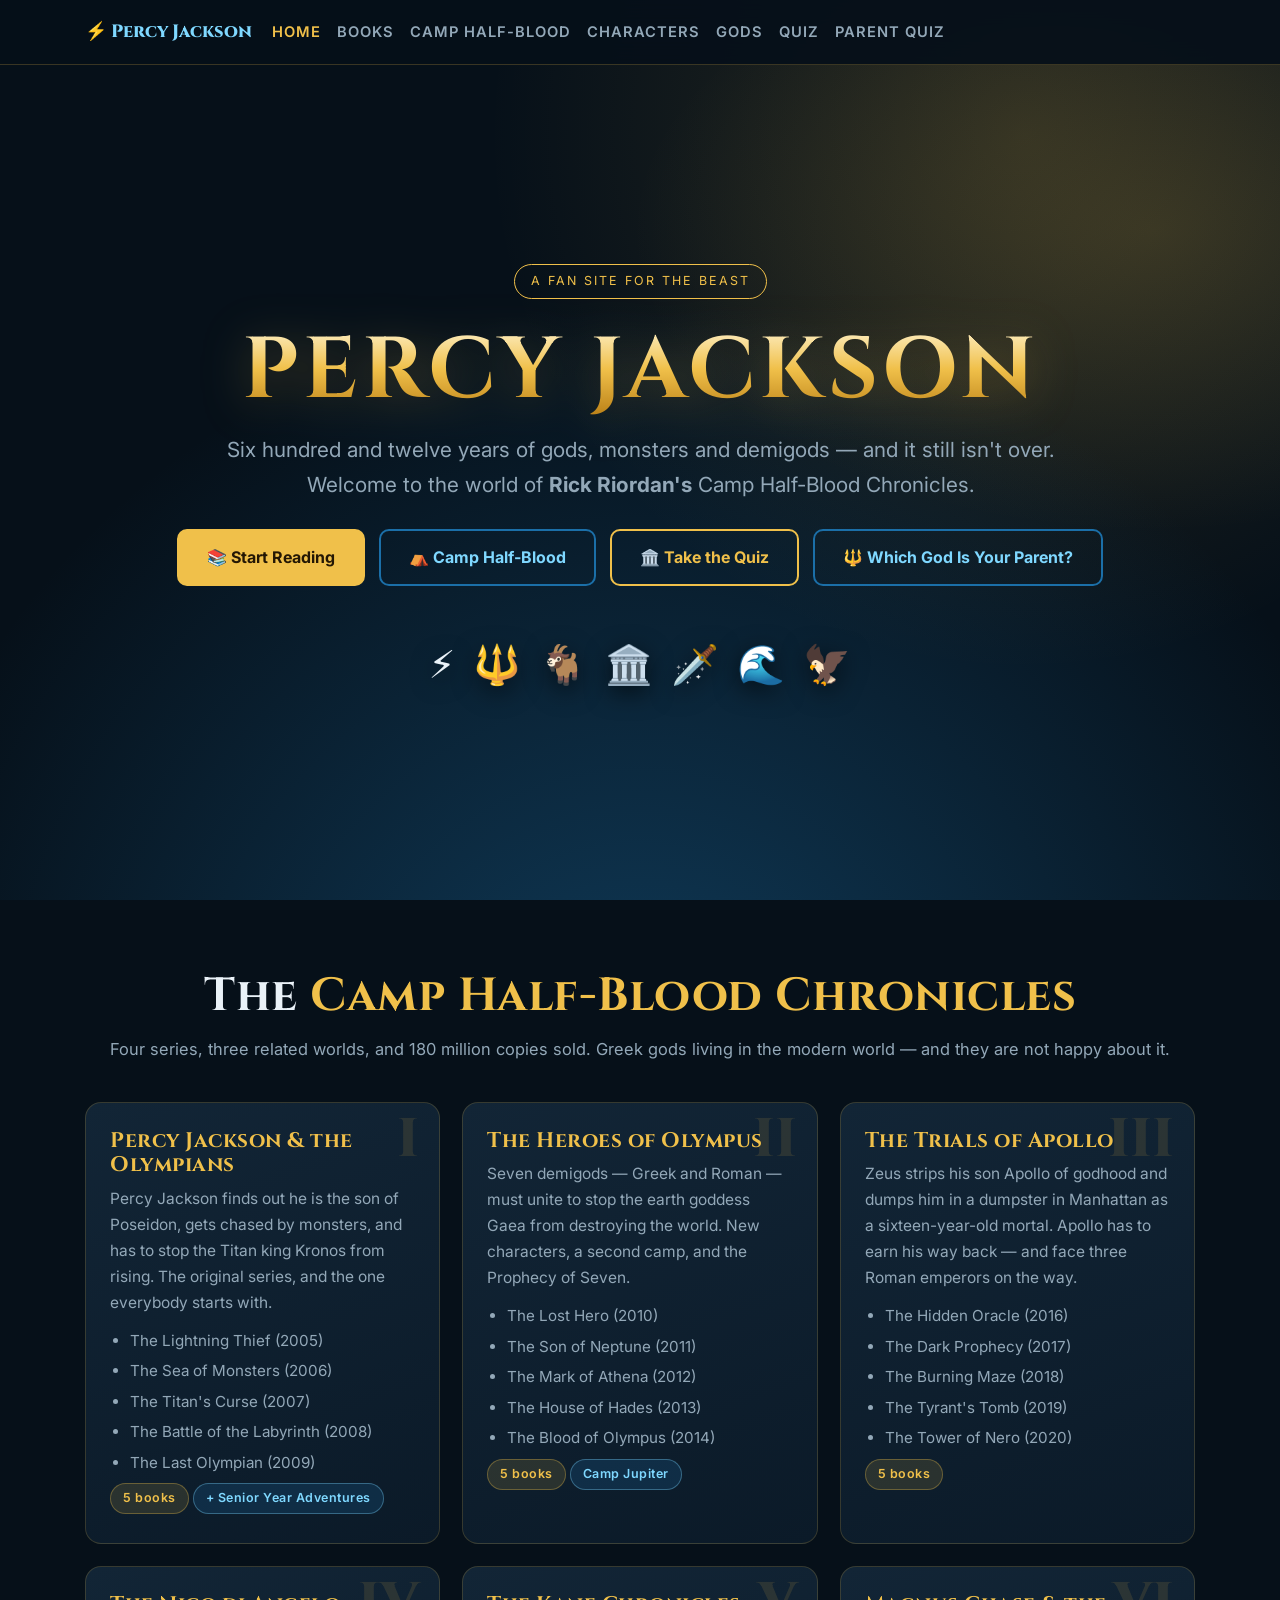
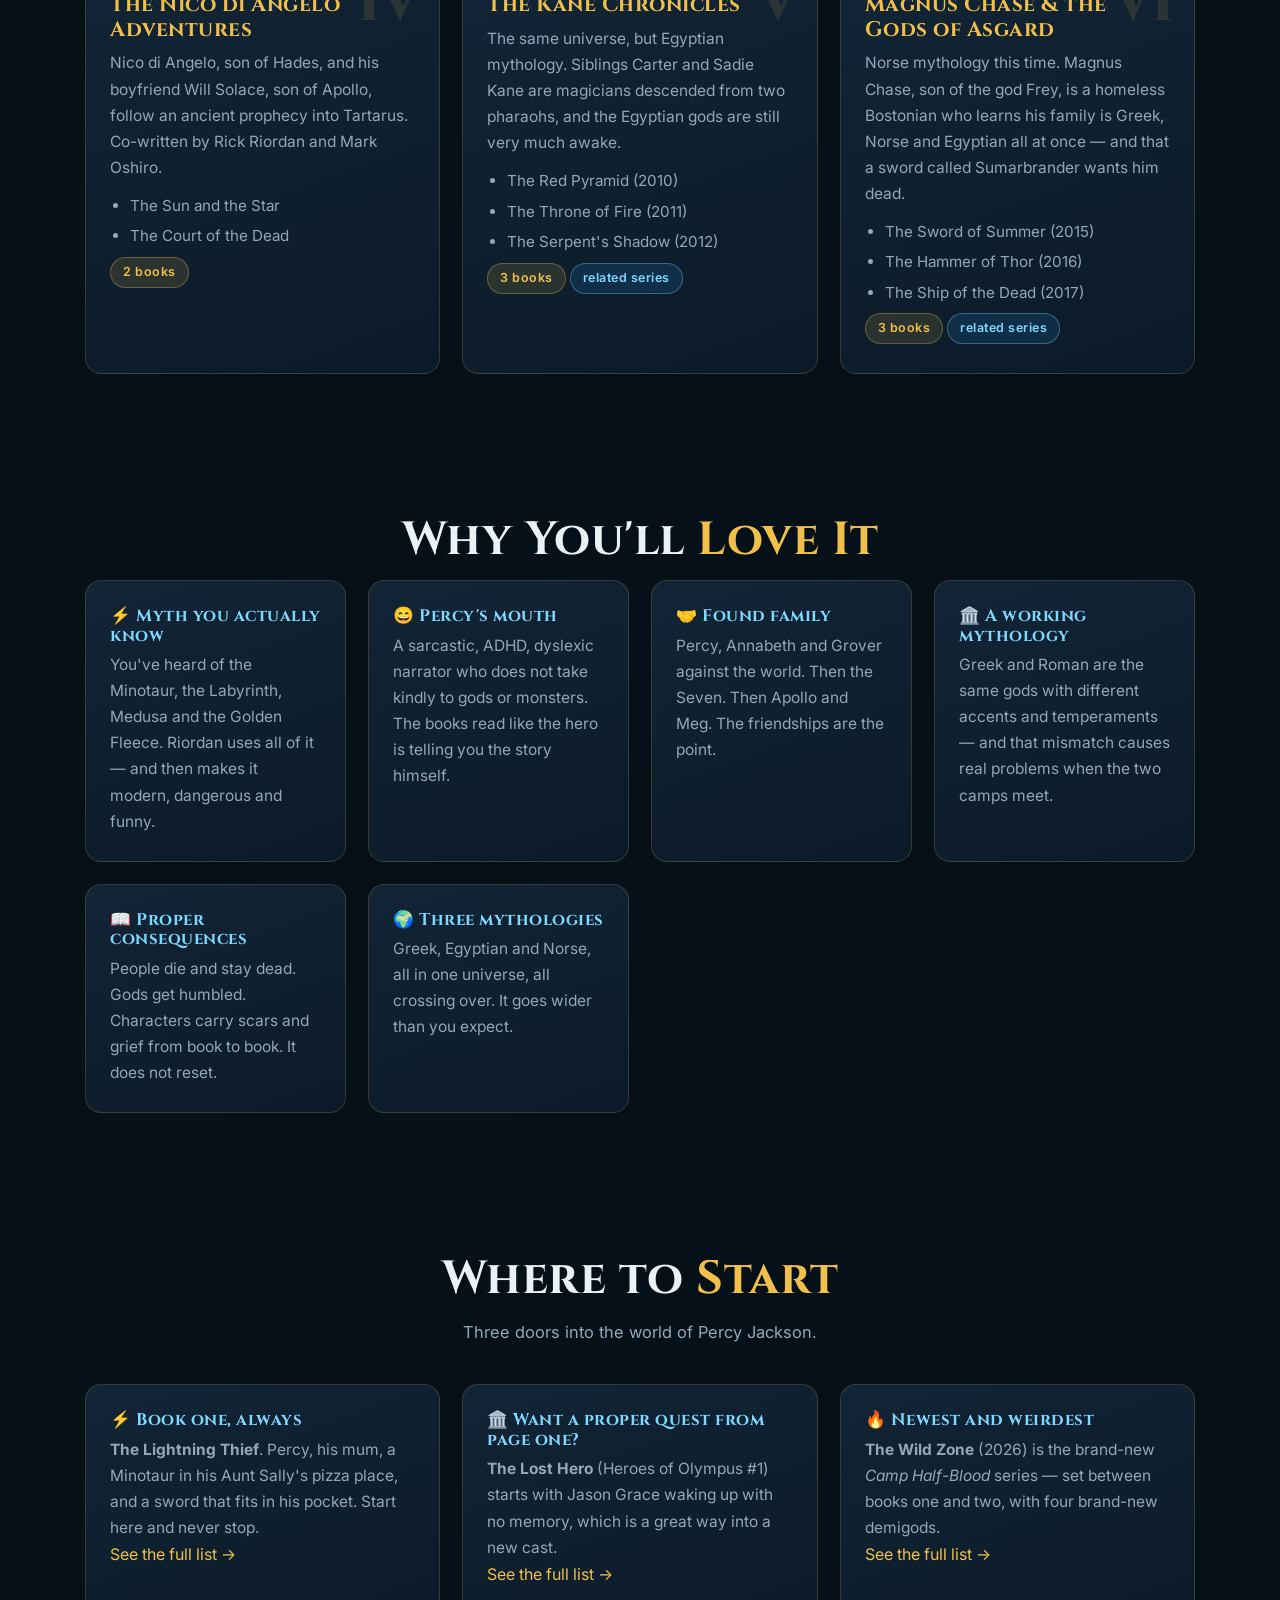
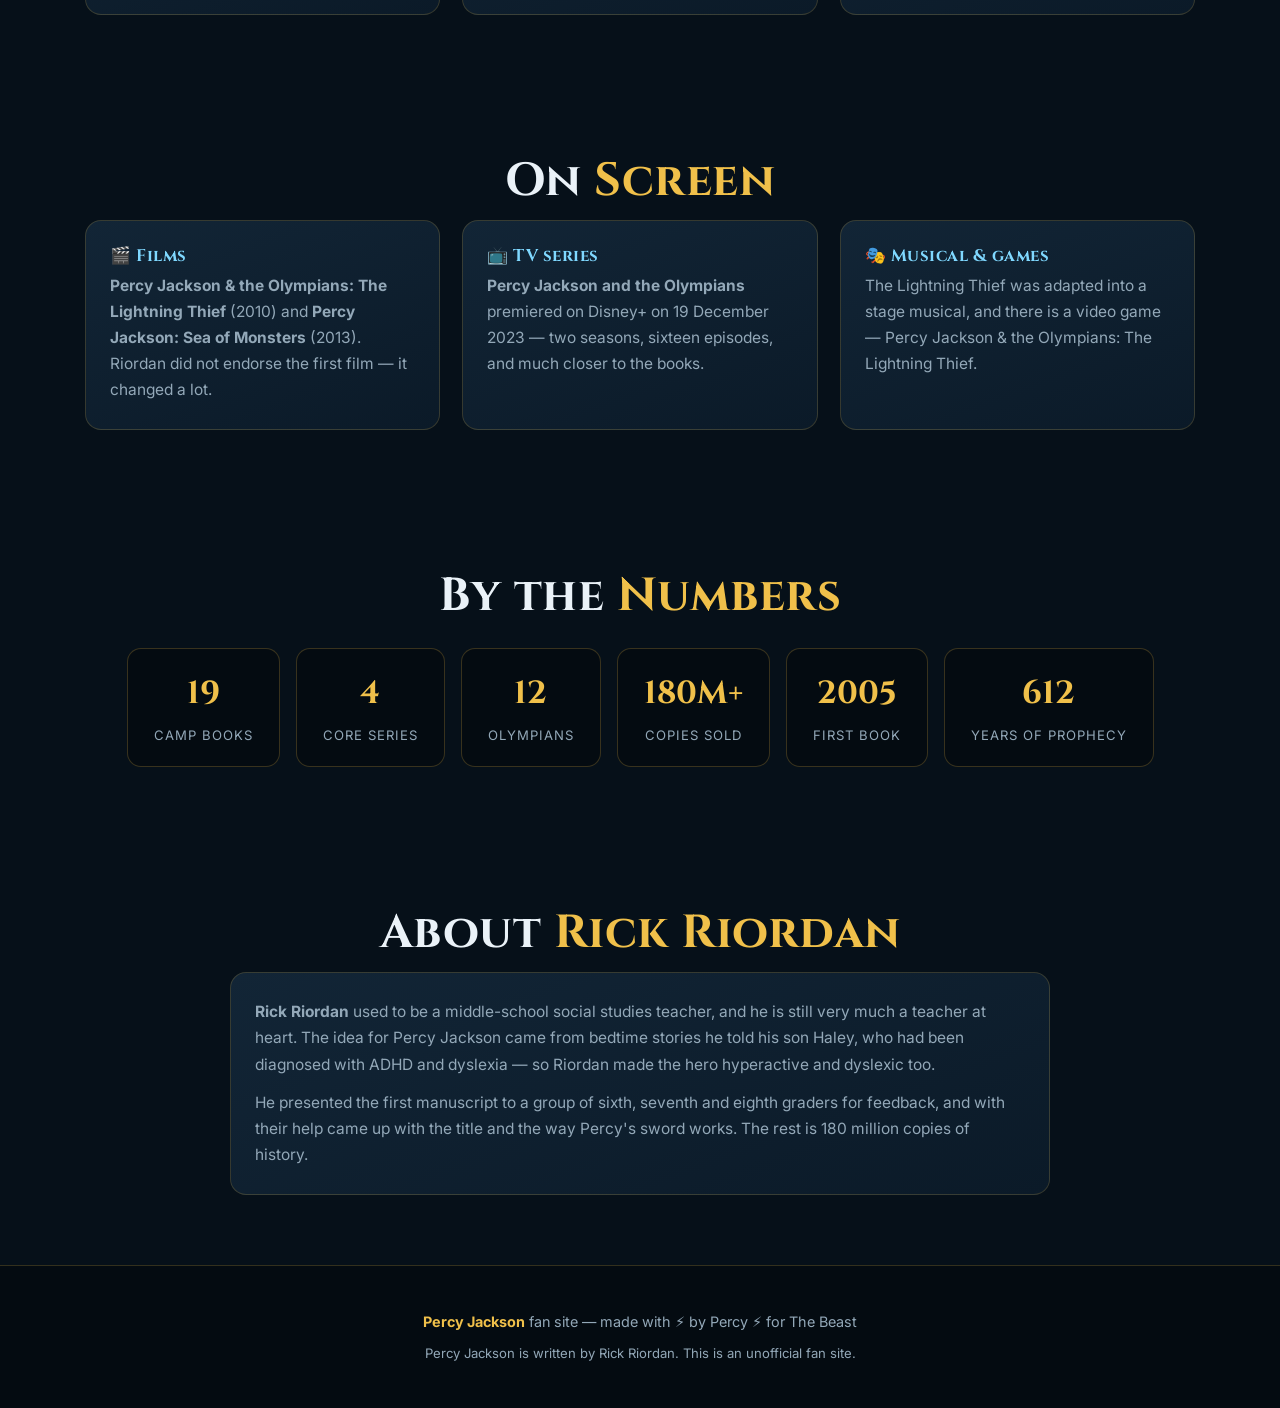
==== index.html @ 0cc2c56e "Percy Jackson fan site — built by Percy ⚡ for The Beast" ====
<!DOCTYPE html>
<html lang="en">
<head>
<meta charset="UTF-8">
<meta name="viewport" content="width=device-width, initial-scale=1.0">
<title>Percy Jackson — The Camp Half-Blood Chronicles</title>
<meta name="description" content="Everything about Rick Riordan's Percy Jackson universe: the books, the camps, the characters, the gods — and quizzes. Built by Percy ⚡">
<link rel="preconnect" href="https://fonts.googleapis.com">
<link rel="preconnect" href="https://fonts.gstatic.com" crossorigin>
<link href="https://fonts.googleapis.com/css2?family=Cinzel:wght@600;700;800&family=Inter:wght@400;500;600;700&display=swap" rel="stylesheet">
<link rel="stylesheet" href="css/style.css?v=1">
</head>
<body>

<nav>
  <div class="nav-inner">
    <div class="logo">⚡ <span>Percy Jackson</span></div>
    <div class="nav-links">
      <a href="index.html">Home</a>
      <a href="books.html">Books</a>
      <a href="camp.html">Camp Half-Blood</a>
      <a href="characters.html">Characters</a>
      <a href="gods.html">Gods</a>
      <a href="quiz.html">Quiz</a>
      <a href="parent-quiz.html">Parent Quiz</a>
    </div>
  </div>
</nav>

<header class="hero">
  <div class="hero-bg"></div>
  <div class="wrap">
    <div class="tag">A fan site for The Beast</div>
    <h1>Percy Jackson</h1>
    <p class="sub">Six hundred and twelve years of gods, monsters and demigods — and it still isn't over.<br>
    Welcome to the world of <strong>Rick Riordan's</strong> Camp Half-Blood Chronicles.</p>
    <div class="hero-btns">
      <a href="books.html" class="btn solid">📚 Start Reading</a>
      <a href="camp.html" class="btn blue">⛺ Camp Half-Blood</a>
      <a href="quiz.html" class="btn">🏛️ Take the Quiz</a>
      <a href="parent-quiz.html" class="btn blue">🔱 Which God Is Your Parent?</a>
    </div>
    <div class="bolt-row">
      <span>⚡</span><span>🔱</span><span>🐐</span><span>🏛️</span><span>🗡️</span><span>🌊</span><span>🦅</span>
    </div>
  </div>
</header>

<section>
  <div class="wrap">
    <h2 class="section-title reveal">The <span>Camp Half-Blood Chronicles</span></h2>
    <p class="section-sub reveal">Four series, three related worlds, and 180 million copies sold. Greek gods living in the modern world — and they are not happy about it.</p>
    <div class="grid g2">

      <div class="card series-card reveal">
        <div class="series-no">I</div>
        <h3>Percy Jackson &amp; the Olympians</h3>
        <p>Percy Jackson finds out he is the son of Poseidon, gets chased by monsters, and has to stop the Titan king Kronos from rising. The original series, and the one everybody starts with.</p>
        <ul>
          <li>The Lightning Thief (2005)</li>
          <li>The Sea of Monsters (2006)</li>
          <li>The Titan's Curse (2007)</li>
          <li>The Battle of the Labyrinth (2008)</li>
          <li>The Last Olympian (2009)</li>
        </ul>
        <span class="chip">5 books</span><span class="chip blue">+ Senior Year Adventures</span>
      </div>

      <div class="card series-card reveal">
        <div class="series-no">II</div>
        <h3>The Heroes of Olympus</h3>
        <p>Seven demigods — Greek and Roman — must unite to stop the earth goddess Gaea from destroying the world. New characters, a second camp, and the Prophecy of Seven.</p>
        <ul>
          <li>The Lost Hero (2010)</li>
          <li>The Son of Neptune (2011)</li>
          <li>The Mark of Athena (2012)</li>
          <li>The House of Hades (2013)</li>
          <li>The Blood of Olympus (2014)</li>
        </ul>
        <span class="chip">5 books</span><span class="chip blue">Camp Jupiter</span>
      </div>

      <div class="card series-card reveal">
        <div class="series-no">III</div>
        <h3>The Trials of Apollo</h3>
        <p>Zeus strips his son Apollo of godhood and dumps him in a dumpster in Manhattan as a sixteen-year-old mortal. Apollo has to earn his way back — and face three Roman emperors on the way.</p>
        <ul>
          <li>The Hidden Oracle (2016)</li>
          <li>The Dark Prophecy (2017)</li>
          <li>The Burning Maze (2018)</li>
          <li>The Tyrant's Tomb (2019)</li>
          <li>The Tower of Nero (2020)</li>
        </ul>
        <span class="chip">5 books</span>
      </div>

      <div class="card series-card reveal">
        <div class="series-no">IV</div>
        <h3>The Nico di Angelo Adventures</h3>
        <p>Nico di Angelo, son of Hades, and his boyfriend Will Solace, son of Apollo, follow an ancient prophecy into Tartarus. Co-written by Rick Riordan and Mark Oshiro.</p>
        <ul>
          <li>The Sun and the Star</li>
          <li>The Court of the Dead</li>
        </ul>
        <span class="chip">2 books</span>
      </div>

      <div class="card series-card reveal">
        <div class="series-no">V</div>
        <h3>The Kane Chronicles</h3>
        <p>The same universe, but Egyptian mythology. Siblings Carter and Sadie Kane are magicians descended from two pharaohs, and the Egyptian gods are still very much awake.</p>
        <ul>
          <li>The Red Pyramid (2010)</li>
          <li>The Throne of Fire (2011)</li>
          <li>The Serpent's Shadow (2012)</li>
        </ul>
        <span class="chip">3 books</span><span class="chip blue">related series</span>
      </div>

      <div class="card series-card reveal">
        <div class="series-no">VI</div>
        <h3>Magnus Chase &amp; the Gods of Asgard</h3>
        <p>Norse mythology this time. Magnus Chase, son of the god Frey, is a homeless Bostonian who learns his family is Greek, Norse and Egyptian all at once — and that a sword called Sumarbrander wants him dead.</p>
        <ul>
          <li>The Sword of Summer (2015)</li>
          <li>The Hammer of Thor (2016)</li>
          <li>The Ship of the Dead (2017)</li>
        </ul>
        <span class="chip">3 books</span><span class="chip blue">related series</span>
      </div>

    </div>
  </div>
</section>

<section>
  <div class="wrap">
    <h2 class="section-title reveal">Why You'll <span>Love It</span></h2>
    <div class="grid g3">
      <div class="card reveal">
        <h4>⚡ Myth you actually know</h4>
        <p>You've heard of the Minotaur, the Labyrinth, Medusa and the Golden Fleece. Riordan uses all of it — and then makes it modern, dangerous and funny.</p>
      </div>
      <div class="card reveal">
        <h4>😄 Percy's mouth</h4>
        <p>A sarcastic, ADHD, dyslexic narrator who does not take kindly to gods or monsters. The books read like the hero is telling you the story himself.</p>
      </div>
      <div class="card reveal">
        <h4>🤝 Found family</h4>
        <p>Percy, Annabeth and Grover against the world. Then the Seven. Then Apollo and Meg. The friendships are the point.</p>
      </div>
      <div class="card reveal">
        <h4>🏛️ A working mythology</h4>
        <p>Greek and Roman are the same gods with different accents and temperaments — and that mismatch causes real problems when the two camps meet.</p>
      </div>
      <div class="card reveal">
        <h4>📖 Proper consequences</h4>
        <p>People die and stay dead. Gods get humbled. Characters carry scars and grief from book to book. It does not reset.</p>
      </div>
      <div class="card reveal">
        <h4>🌍 Three mythologies</h4>
        <p>Greek, Egyptian and Norse, all in one universe, all crossing over. It goes wider than you expect.</p>
      </div>
    </div>
  </div>
</section>

<section>
  <div class="wrap">
    <h2 class="section-title reveal">Where to <span>Start</span></h2>
    <p class="section-sub reveal">Three doors into the world of Percy Jackson.</p>
    <div class="grid g3">
      <div class="card reveal">
        <h4>⚡ Book one, always</h4>
        <p><b>The Lightning Thief</b>. Percy, his mum, a Minotaur in his Aunt Sally's pizza place, and a sword that fits in his pocket. Start here and never stop.</p>
        <a href="books.html">See the full list →</a>
      </div>
      <div class="card reveal">
        <h4>🏛️ Want a proper quest from page one?</h4>
        <p><b>The Lost Hero</b> (Heroes of Olympus #1) starts with Jason Grace waking up with no memory, which is a great way into a new cast.</p>
        <a href="books.html">See the full list →</a>
      </div>
      <div class="card reveal">
        <h4>🔥 Newest and weirdest</h4>
        <p><b>The Wild Zone</b> (2026) is the brand-new <i>Camp Half-Blood</i> series — set between books one and two, with four brand-new demigods.</p>
        <a href="books.html">See the full list →</a>
      </div>
    </div>
  </div>
</section>

<section>
  <div class="wrap">
    <h2 class="section-title reveal">On <span>Screen</span></h2>
    <div class="grid g3">
      <div class="card reveal">
        <h4>🎬 Films</h4>
        <p class="muted"><b>Percy Jackson &amp; the Olympians: The Lightning Thief</b> (2010) and <b>Percy Jackson: Sea of Monsters</b> (2013). Riordan did not endorse the first film — it changed a lot.</p>
      </div>
      <div class="card reveal">
        <h4>📺 TV series</h4>
        <p class="muted"><b>Percy Jackson and the Olympians</b> premiered on Disney+ on 19 December 2023 — two seasons, sixteen episodes, and much closer to the books.</p>
      </div>
      <div class="card reveal">
        <h4>🎭 Musical &amp; games</h4>
        <p class="muted">The Lightning Thief was adapted into a stage musical, and there is a video game — Percy Jackson &amp; the Olympians: The Lightning Thief.</p>
      </div>
    </div>
  </div>
</section>

<section>
  <div class="wrap">
    <h2 class="section-title reveal">By the <span>Numbers</span></h2>
    <div class="stat-row reveal">
      <div class="stat"><b>19</b><span>Camp books</span></div>
      <div class="stat"><b>4</b><span>Core series</span></div>
      <div class="stat"><b>12</b><span>Olympians</span></div>
      <div class="stat"><b>180M+</b><span>Copies sold</span></div>
      <div class="stat"><b>2005</b><span>First book</span></div>
      <div class="stat"><b>612</b><span>Years of prophecy</span></div>
    </div>
  </div>
</section>

<section>
  <div class="wrap">
    <h2 class="section-title reveal">About <span>Rick Riordan</span></h2>
    <div class="card reveal" style="max-width:820px;margin:0 auto">
      <p class="muted"><b>Rick Riordan</b> used to be a middle-school social studies teacher, and he is still very much a teacher at heart. The idea for Percy Jackson came from bedtime stories he told his son Haley, who had been diagnosed with ADHD and dyslexia — so Riordan made the hero hyperactive and dyslexic too.</p>
      <p class="muted" style="margin-top:12px">He presented the first manuscript to a group of sixth, seventh and eighth graders for feedback, and with their help came up with the title and the way Percy's sword works. The rest is 180 million copies of history.</p>
    </div>
  </div>
</section>

<footer>
  <p><b>Percy Jackson</b> fan site — made with ⚡ by Percy ⚡ for The Beast</p>
  <p style="margin-top:8px;font-size:.82rem">Percy Jackson is written by Rick Riordan. This is an unofficial fan site.</p>
</footer>

<script src="js/main.js"></script>
</body>
</html>
---- css/style.css ----
/* ============================================
   PERCY JACKSON — Camp Half-Blood Chronicles
   Theme: deep sea, marble, gold, lightning
   ============================================ */
:root {
  --sea: #1b6fa8;
  --sea-deep: #0b2b45;
  --sea-dark: #071b2c;
  --gold: #f0c04a;
  --gold-light: #ffe9a8;
  --marble: #f3f1ea;
  --ink: #061019;
  --ink-2: #0b1a28;
  --ink-3: #122536;
  --text: #eaf2f8;
  --muted: #93a8b8;
  --lightning: #7fd8ff;
}

* { margin: 0; padding: 0; box-sizing: border-box; }
html { scroll-behavior: smooth; }

body {
  font-family: 'Inter', 'Segoe UI', system-ui, sans-serif;
  background:
    radial-gradient(1100px 600px at 15% -10%, rgba(27, 111, 168, .35), transparent 60%),
    radial-gradient(900px 520px at 90% 5%, rgba(240, 192, 74, .14), transparent 58%),
    var(--ink);
  color: var(--text);
  line-height: 1.68;
  min-height: 100vh;
  overflow-x: hidden;
}

h1, h2, h3, h4 {
  font-family: 'Cinzel', Georgia, 'Times New Roman', serif;
  font-weight: 700; line-height: 1.16; letter-spacing: .5px;
}
a { color: var(--gold); text-decoration: none; }
a:hover { color: var(--lightning); }
.wrap { max-width: 1150px; margin: 0 auto; padding: 0 20px; }

/* NAV */
nav {
  position: fixed; top: 0; left: 0; right: 0; z-index: 100;
  background: rgba(6, 16, 25, .93);
  backdrop-filter: blur(12px);
  border-bottom: 1px solid rgba(240, 192, 74, .22);
}
.nav-inner {
  max-width: 1150px; margin: 0 auto; padding: 0 20px;
  display: flex; align-items: center; gap: 20px; height: 64px;
}
.logo {
  font-family: 'Cinzel', Georgia, serif; font-size: 1.12rem; font-weight: 800;
  color: var(--gold); white-space: nowrap;
}
.logo span { color: var(--lightning); }
.nav-links { display: flex; gap: 16px; flex-wrap: wrap; }
.nav-links a {
  color: var(--muted); font-size: .92rem; font-weight: 600;
  text-transform: uppercase; letter-spacing: 1px; transition: color .2s;
}
.nav-links a:hover, .nav-links a.active { color: var(--gold); }

/* HERO */
.hero {
  min-height: 100vh; display: flex; align-items: center; justify-content: center;
  text-align: center; position: relative; padding: 130px 20px 70px;
}
.hero-bg {
  position: absolute; inset: 0; z-index: -1;
  background:
    radial-gradient(circle at 50% 120%, rgba(27, 111, 168, .45), transparent 62%),
    radial-gradient(circle at 80% 15%, rgba(240, 192, 74, .14), transparent 42%);
}
.hero h1 {
  font-size: clamp(2.4rem, 8vw, 5.4rem);
  text-transform: uppercase; letter-spacing: 4px;
  background: linear-gradient(180deg, #fff6d8 0%, var(--gold) 48%, #b57a12 100%);
  -webkit-background-clip: text; background-clip: text; color: transparent;
  filter: drop-shadow(0 6px 24px rgba(240, 192, 74, .28));
  margin-bottom: 12px;
}
.hero .sub { font-size: clamp(1rem, 2.4vw, 1.3rem); color: var(--muted); margin-bottom: 26px; }
.hero .tag {
  display: inline-block; padding: 6px 16px; border-radius: 999px;
  border: 1px solid var(--gold); color: var(--gold);
  font-size: .78rem; letter-spacing: 2px; text-transform: uppercase; margin-bottom: 22px;
}
.hero-btns { display: flex; gap: 14px; justify-content: center; flex-wrap: wrap; }
.btn {
  padding: 13px 28px; border-radius: 10px; font-weight: 700; font-size: 1rem;
  border: 2px solid var(--gold); color: var(--gold); background: transparent;
  cursor: pointer; transition: all .2s; display: inline-block;
}
.btn:hover { background: var(--gold); color: #241704; transform: translateY(-2px); }
.btn.solid { background: var(--gold); color: #241704; }
.btn.solid:hover { background: var(--lightning); border-color: var(--lightning); }
.btn.blue { border-color: var(--sea); color: var(--lightning); }
.btn.blue:hover { background: var(--sea); color: #04121e; }

.bolt-row { display: flex; justify-content: center; gap: 18px; margin-top: 46px; flex-wrap: wrap; }
.bolt-row span {
  font-size: 2.4rem; filter: drop-shadow(0 6px 12px rgba(0, 0, 0, .6));
  animation: float 4.4s ease-in-out infinite;
}
.bolt-row span:nth-child(2) { animation-delay: .35s; }
.bolt-row span:nth-child(3) { animation-delay: .7s; }
.bolt-row span:nth-child(4) { animation-delay: 1.05s; }
.bolt-row span:nth-child(5) { animation-delay: 1.4s; }
.bolt-row span:nth-child(6) { animation-delay: 1.75s; }
.bolt-row span:nth-child(7) { animation-delay: 2.1s; }
@keyframes float {
  0%, 100% { transform: translateY(0) rotate(-4deg); }
  50% { transform: translateY(-13px) rotate(4deg); }
}

/* SECTIONS */
section { padding: 70px 0; }
.section-title { text-align: center; margin-bottom: 12px; font-size: clamp(1.9rem, 4.6vw, 2.9rem); }
.section-title span { color: var(--gold); }
.section-sub { text-align: center; color: var(--muted); margin-bottom: 38px; font-size: 1.03rem; }
.center { text-align: center; }
.muted { color: var(--muted); }

/* CARDS + GRID */
.grid { display: grid; gap: 22px; }
.g2 { grid-template-columns: repeat(auto-fit, minmax(320px, 1fr)); }
.g3 { grid-template-columns: repeat(auto-fit, minmax(260px, 1fr)); }
.g4 { grid-template-columns: repeat(auto-fit, minmax(215px, 1fr)); }

.card {
  background: linear-gradient(160deg, var(--ink-3), var(--ink-2));
  border: 1px solid rgba(240, 192, 74, .18);
  border-radius: 16px; padding: 26px 24px;
  transition: transform .22s, border-color .22s, box-shadow .22s;
}
.card:hover {
  transform: translateY(-5px);
  border-color: rgba(127, 216, 255, .5);
  box-shadow: 0 14px 34px rgba(0, 0, 0, .45);
}
.card h3 { font-size: 1.32rem; margin-bottom: 8px; color: var(--gold); }
.card h4 { color: var(--lightning); margin-bottom: 6px; font-size: 1.05rem; }
.card p { color: var(--muted); font-size: .97rem; }
.card ul { margin: 12px 0 0 20px; color: var(--muted); font-size: .95rem; }
.card li { margin-bottom: 5px; }
.card li b, .card li strong { color: var(--text); }

.series-card { position: relative; overflow: hidden; }
.series-no {
  position: absolute; top: 10px; right: 20px;
  font-family: 'Cinzel', serif; font-size: 3.4rem; font-weight: 800;
  color: rgba(240, 192, 74, .12); line-height: 1;
}

.cabin-card { text-align: center; }
.cabin-emoji { font-size: 2.8rem; display: block; margin-bottom: 6px; }
.cabin-card p { text-align: left; }

.chip {
  display: inline-block; padding: 4px 12px; border-radius: 999px;
  background: rgba(240, 192, 74, .13); border: 1px solid rgba(240, 192, 74, .32);
  color: var(--gold); font-size: .78rem; font-weight: 600; letter-spacing: .5px;
  margin: 3px 4px 3px 0;
}
.chip.blue { background: rgba(27, 111, 168, .22); border-color: rgba(127, 216, 255, .35); color: var(--lightning); }

table {
  width: 100%; border-collapse: collapse; margin: 26px 0;
  background: rgba(0, 0, 0, .25); border-radius: 12px; overflow: hidden;
  font-size: .95rem;
}
th {
  background: rgba(240, 192, 74, .16); color: var(--gold);
  text-align: left; padding: 12px 14px; font-family: 'Cinzel', serif;
  letter-spacing: .5px; font-size: .9rem;
}
td { padding: 11px 14px; border-top: 1px solid rgba(255, 255, 255, .07); color: var(--muted); }
td b { color: var(--text); }
tr:hover td { background: rgba(240, 192, 74, .05); }

.stat-row { display: flex; gap: 16px; flex-wrap: wrap; justify-content: center; margin-top: 24px; }
.stat {
  background: rgba(0, 0, 0, .3); border: 1px solid rgba(240, 192, 74, .22);
  border-radius: 14px; padding: 18px 26px; text-align: center; min-width: 140px;
}
.stat b { display: block; font-size: 2rem; font-family: 'Cinzel', serif; color: var(--gold); }
.stat span { font-size: .82rem; text-transform: uppercase; letter-spacing: 1px; color: var(--muted); }

.timeline { border-left: 3px solid rgba(240, 192, 74, .35); padding-left: 22px; margin: 10px 0 0; }
.timeline-item { position: relative; margin-bottom: 26px; }
.timeline-item::before {
  content: ''; position: absolute; left: -30px; top: 7px;
  width: 13px; height: 13px; border-radius: 50%;
  background: var(--gold); box-shadow: 0 0 0 4px rgba(240, 192, 74, .18);
}
.timeline-item h4 { margin-bottom: 4px; }
.timeline-item p { color: var(--muted); font-size: .95rem; }

/* FOOTER */
footer {
  border-top: 1px solid rgba(240, 192, 74, .2);
  padding: 44px 20px; text-align: center; color: var(--muted); font-size: .9rem;
  background: rgba(0, 0, 0, .3);
}
footer b { color: var(--gold); }

/* REVEAL */
.reveal { opacity: 0; transform: translateY(22px); transition: opacity .6s ease, transform .6s ease; }
.reveal.show { opacity: 1; transform: none; }

/* QUIZ */
.quiz-wrap { max-width: 720px; margin: 0 auto; }
.q-progress {
  height: 8px; background: rgba(255, 255, 255, .08); border-radius: 999px; overflow: hidden; margin-bottom: 10px;
}
.q-bar { height: 100%; width: 0; background: linear-gradient(90deg, var(--sea), var(--gold)); transition: width .35s; }
.q-count { font-size: .85rem; color: var(--muted); margin-bottom: 22px; letter-spacing: 1px; text-transform: uppercase; }
.q-text { font-size: 1.24rem; font-family: 'Cinzel', serif; margin-bottom: 20px; color: var(--text); }
.q-opts { display: grid; gap: 11px; }
.q-opt {
  text-align: left; padding: 14px 18px; border-radius: 12px; cursor: pointer;
  background: rgba(255, 255, 255, .04); border: 1px solid rgba(255, 255, 255, .1);
  color: var(--text); font-size: 1rem; font-family: inherit; transition: all .18s;
}
.q-opt:hover { background: rgba(27, 111, 168, .25); border-color: var(--lightning); }
.q-opt.right { background: rgba(50, 150, 90, .32); border-color: #5fd08c; }
.q-opt.wrong { background: rgba(190, 60, 45, .3); border-color: #e0705a; }
.q-opt:disabled { cursor: default; }
.q-feedback { margin-top: 16px; padding: 14px 16px; border-radius: 10px; background: rgba(255, 255, 255, .05);
  border-left: 3px solid var(--gold); color: var(--muted); font-size: .95rem; }
.q-next {
  margin-top: 18px; padding: 12px 26px; border-radius: 10px; border: 2px solid var(--gold);
  background: var(--gold); color: #241704; font-weight: 700; cursor: pointer; font-size: .98rem;
}
.q-next:hover { background: var(--lightning); border-color: var(--lightning); color: #04121e; }
.q-result { text-align: center; }
.q-result .rank { font-family: 'Cinzel', serif; font-size: 2.2rem; color: var(--gold); margin-bottom: 8px; }
.q-result .score { font-size: 1.1rem; color: var(--muted); margin-bottom: 20px; }

@media (max-width: 720px) {
  .nav-links { display: none; }
  .hero h1 { letter-spacing: 2px; }
}
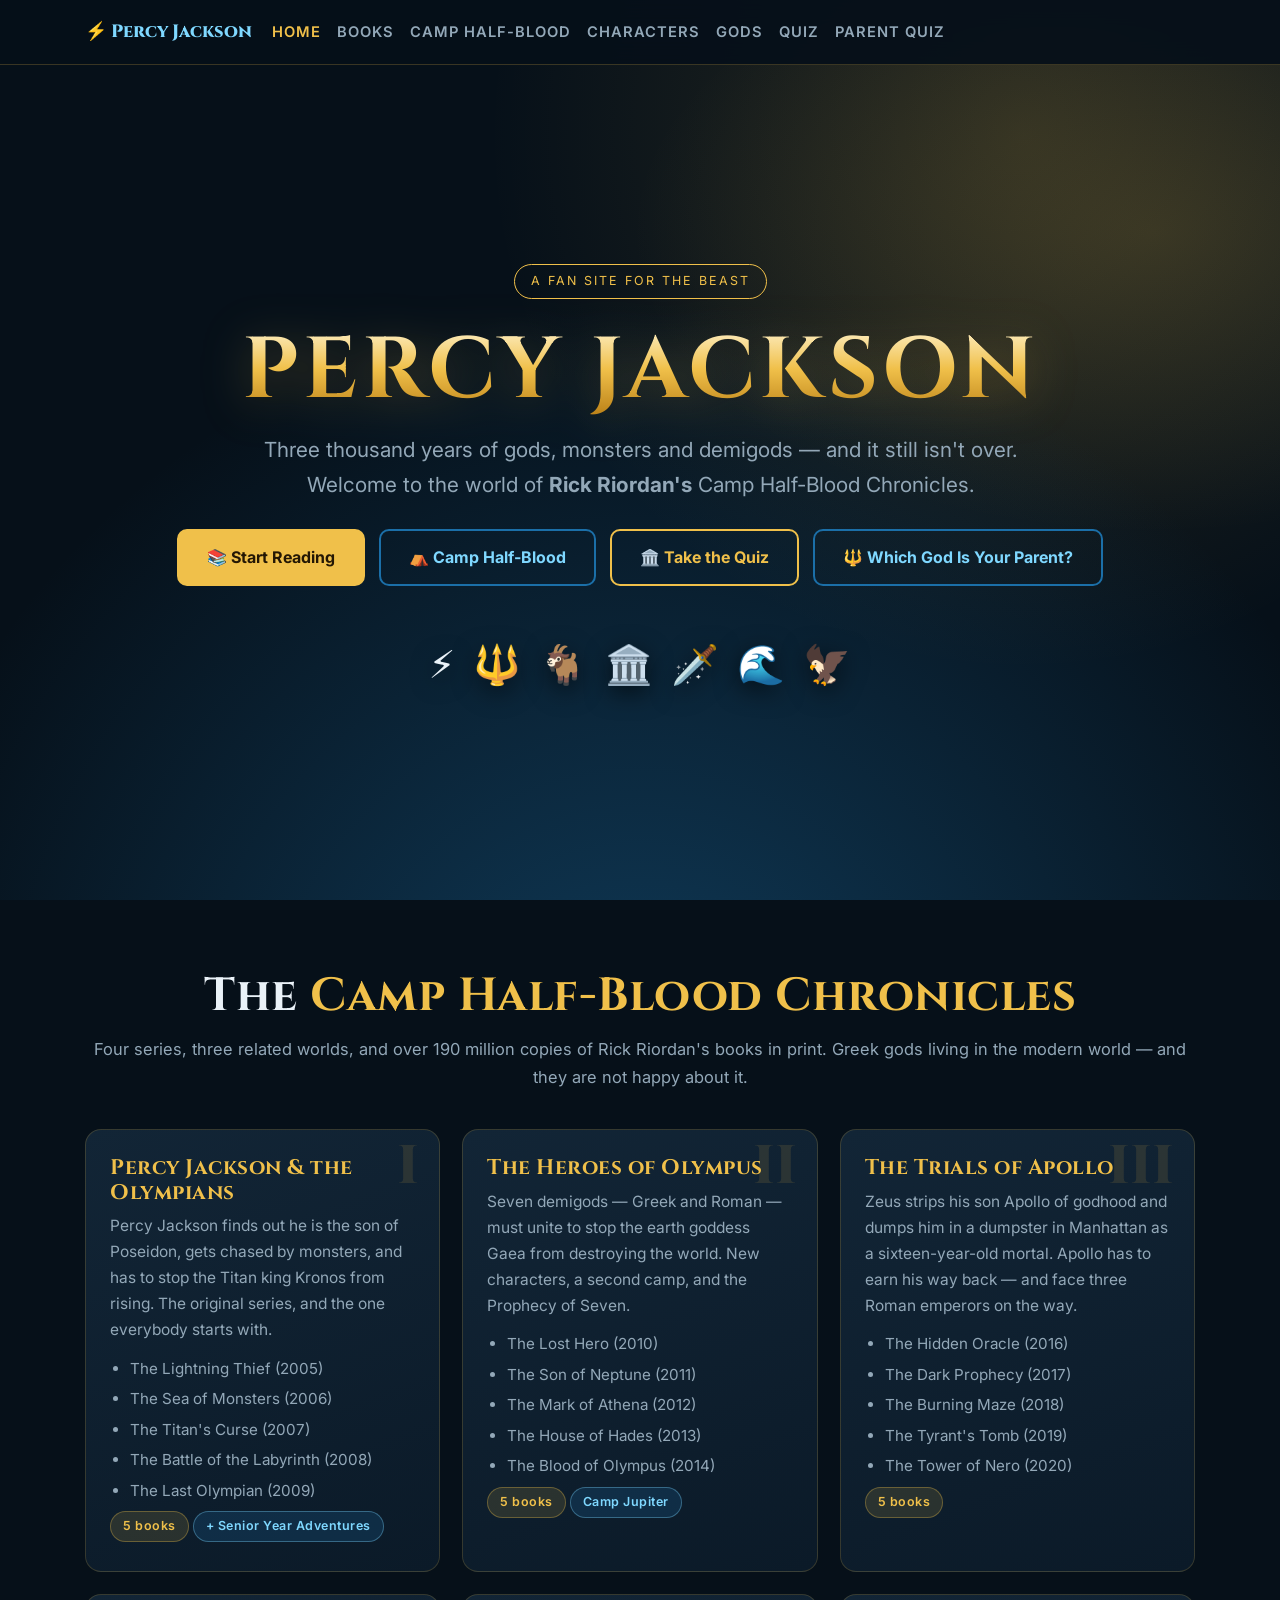
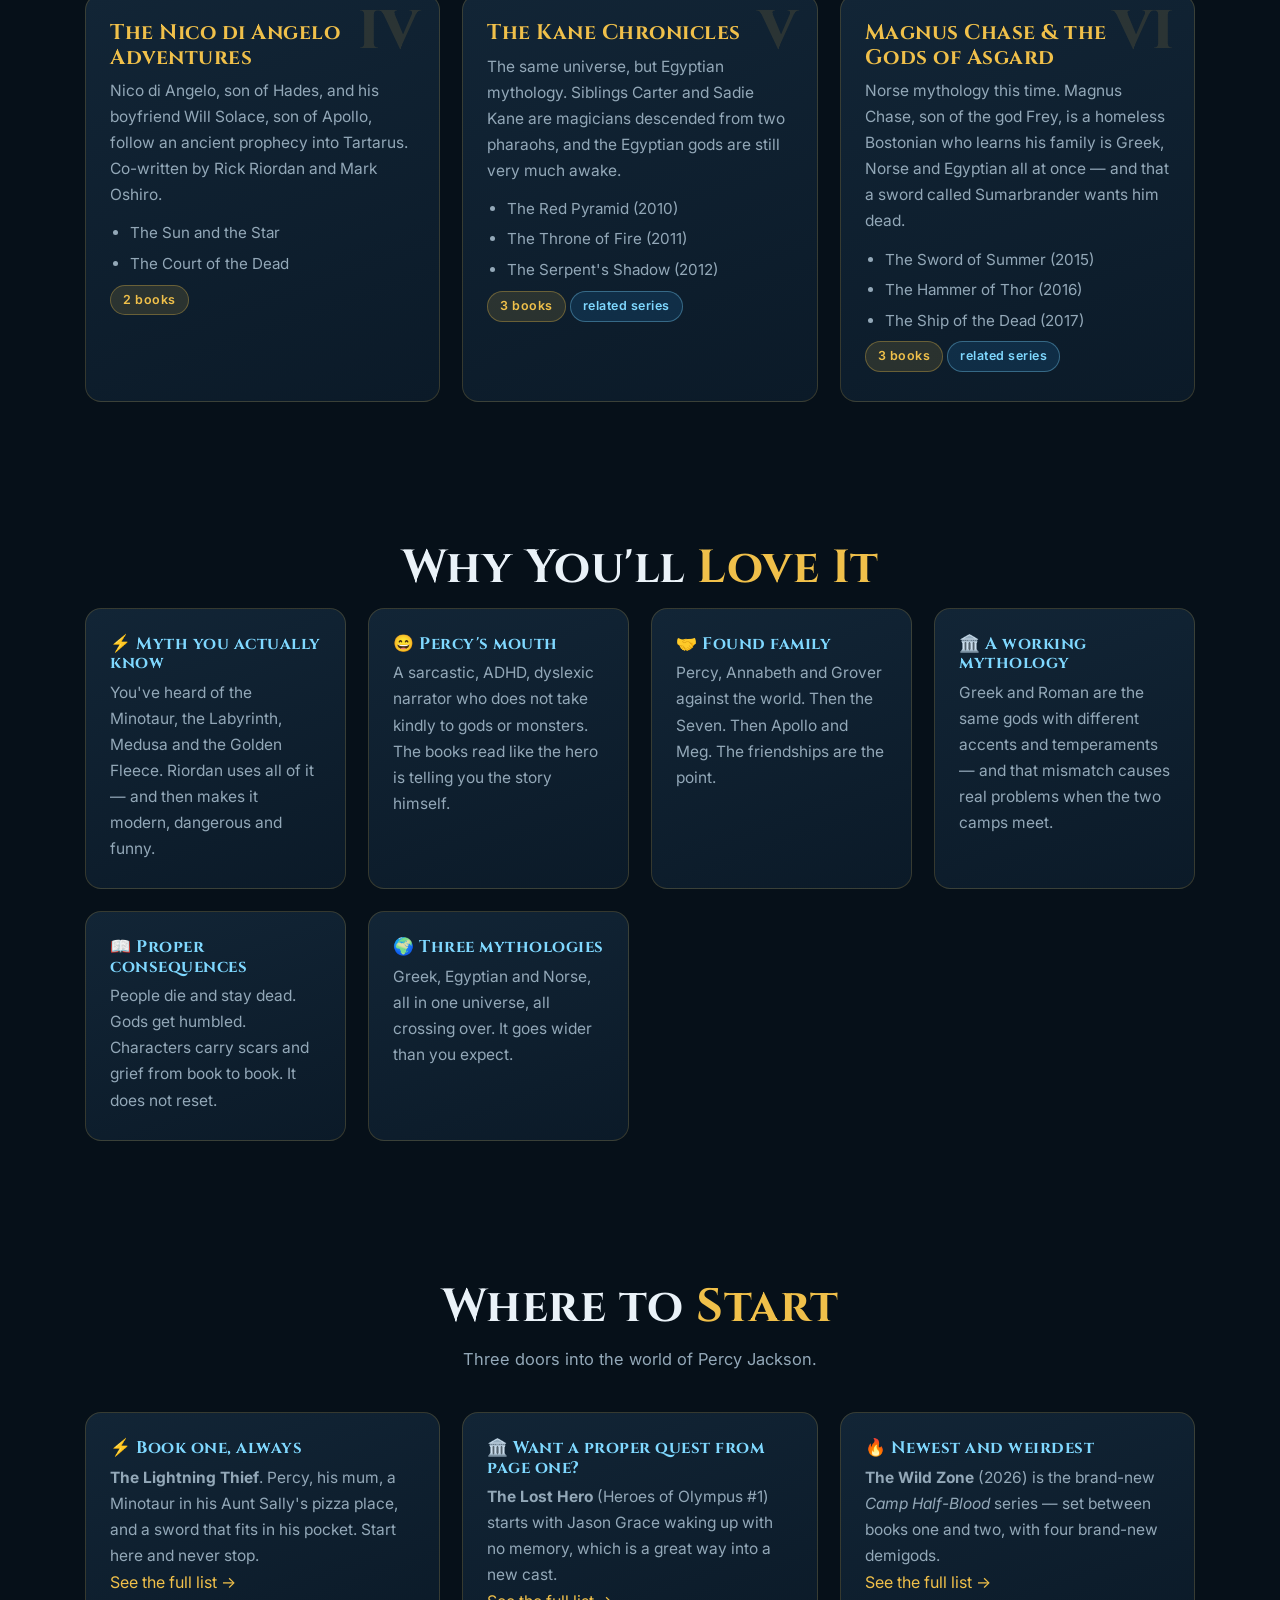
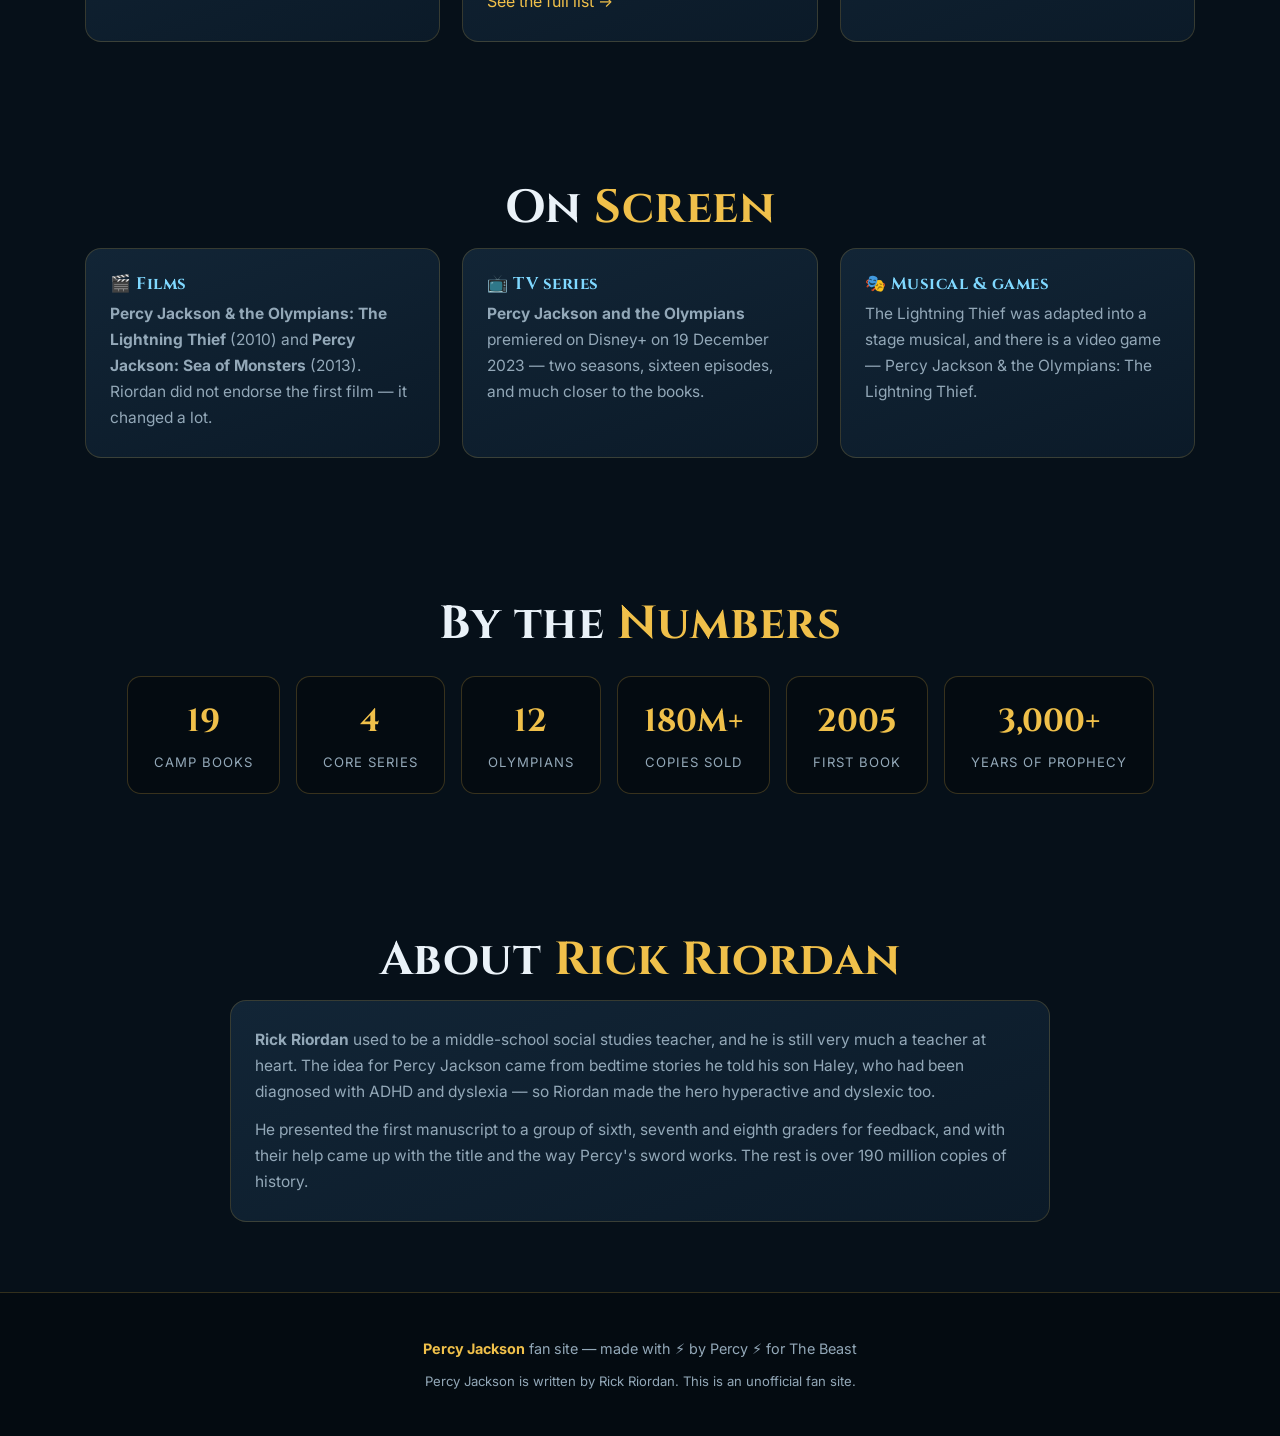
==== commit c61f32a1: "Fix factual errors: book dates, cabin numbers, camp's age, Chiron/Zoe ages, sales figure, Oracle que" ====
--- a/index.html
+++ b/index.html
@@ -32,7 +32,7 @@
   <div class="wrap">
     <div class="tag">A fan site for The Beast</div>
     <h1>Percy Jackson</h1>
-    <p class="sub">Six hundred and twelve years of gods, monsters and demigods — and it still isn't over.<br>
+    <p class="sub">Three thousand years of gods, monsters and demigods — and it still isn't over.<br>
     Welcome to the world of <strong>Rick Riordan's</strong> Camp Half-Blood Chronicles.</p>
     <div class="hero-btns">
       <a href="books.html" class="btn solid">📚 Start Reading</a>
@@ -49,7 +49,7 @@
 <section>
   <div class="wrap">
     <h2 class="section-title reveal">The <span>Camp Half-Blood Chronicles</span></h2>
-    <p class="section-sub reveal">Four series, three related worlds, and 180 million copies sold. Greek gods living in the modern world — and they are not happy about it.</p>
+    <p class="section-sub reveal">Four series, three related worlds, and over 190 million copies of Rick Riordan's books in print. Greek gods living in the modern world — and they are not happy about it.</p>
     <div class="grid g2">
 
       <div class="card series-card reveal">
@@ -218,7 +218,7 @@
       <div class="stat"><b>12</b><span>Olympians</span></div>
       <div class="stat"><b>180M+</b><span>Copies sold</span></div>
       <div class="stat"><b>2005</b><span>First book</span></div>
-      <div class="stat"><b>612</b><span>Years of prophecy</span></div>
+      <div class="stat"><b>3,000+</b><span>Years of prophecy</span></div>
     </div>
   </div>
 </section>
@@ -228,7 +228,7 @@
     <h2 class="section-title reveal">About <span>Rick Riordan</span></h2>
     <div class="card reveal" style="max-width:820px;margin:0 auto">
       <p class="muted"><b>Rick Riordan</b> used to be a middle-school social studies teacher, and he is still very much a teacher at heart. The idea for Percy Jackson came from bedtime stories he told his son Haley, who had been diagnosed with ADHD and dyslexia — so Riordan made the hero hyperactive and dyslexic too.</p>
-      <p class="muted" style="margin-top:12px">He presented the first manuscript to a group of sixth, seventh and eighth graders for feedback, and with their help came up with the title and the way Percy's sword works. The rest is 180 million copies of history.</p>
+      <p class="muted" style="margin-top:12px">He presented the first manuscript to a group of sixth, seventh and eighth graders for feedback, and with their help came up with the title and the way Percy's sword works. The rest is over 190 million copies of history.</p>
     </div>
   </div>
 </section>
